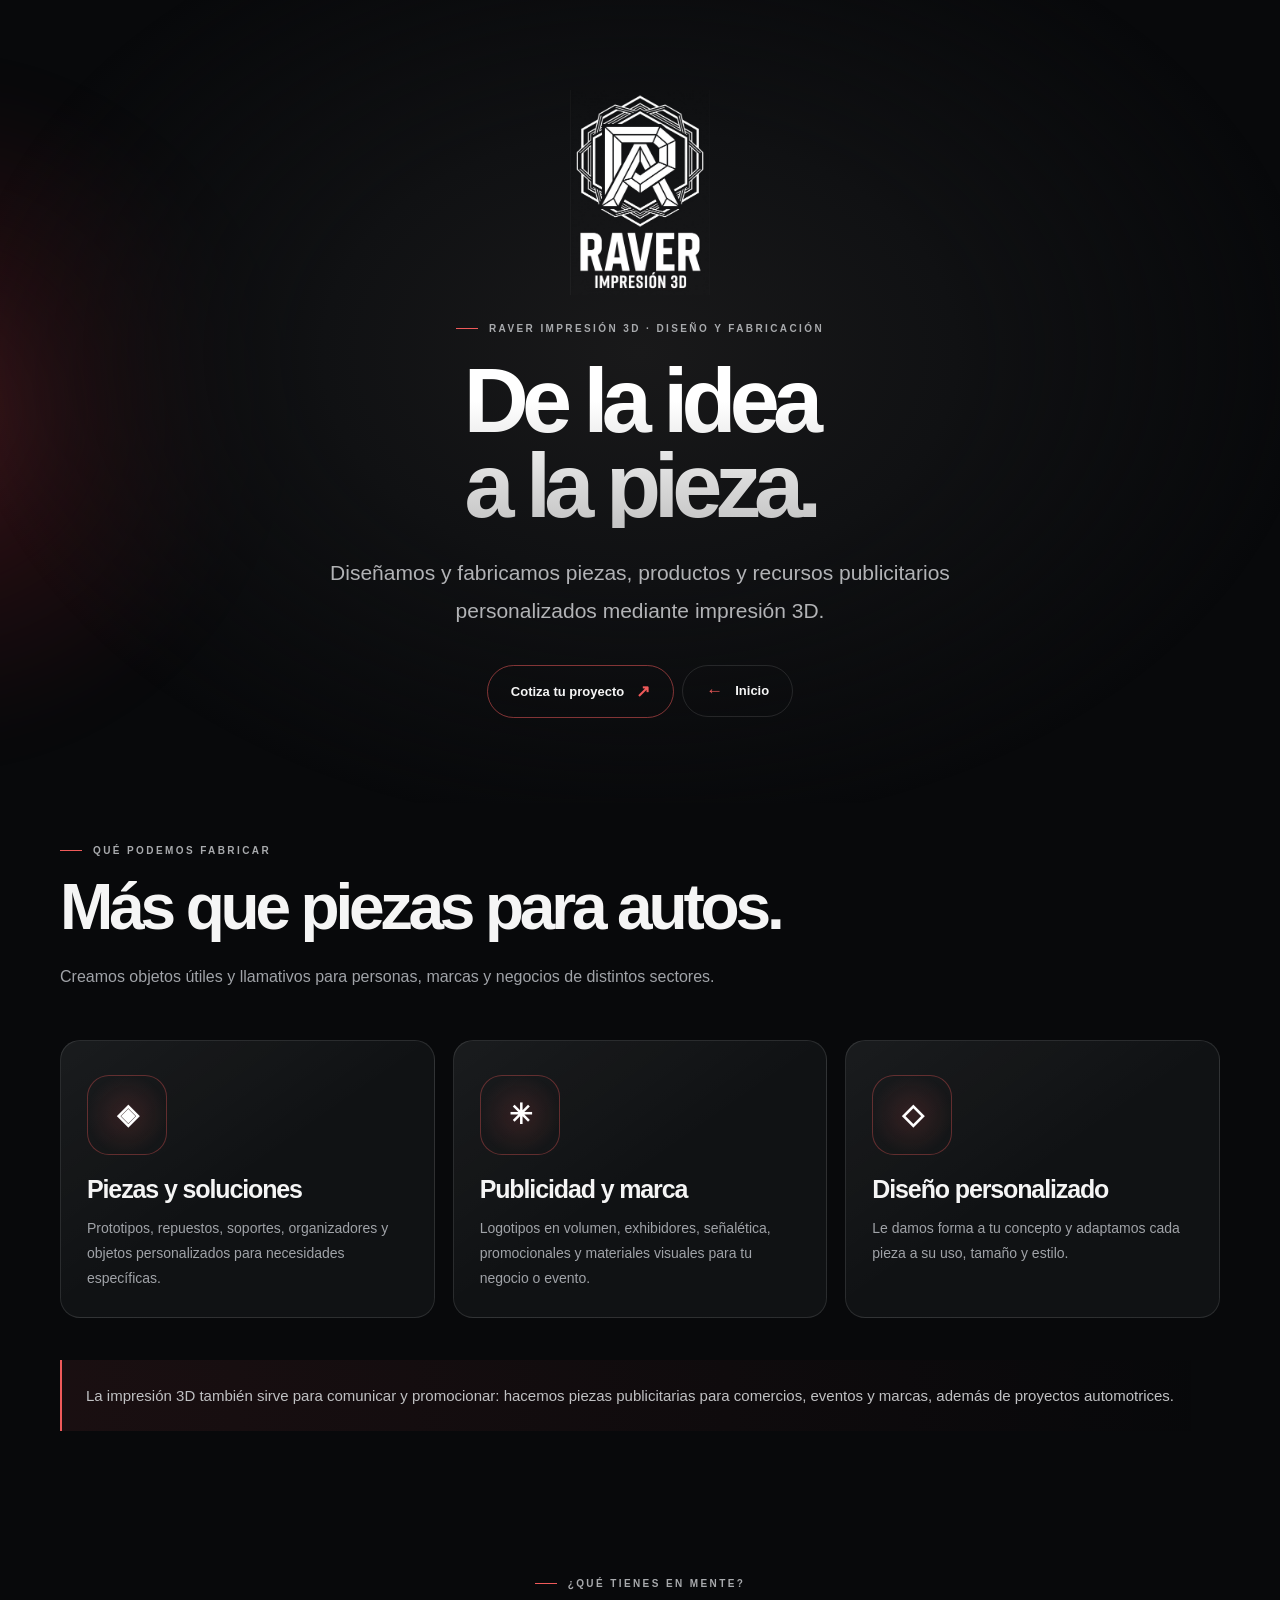
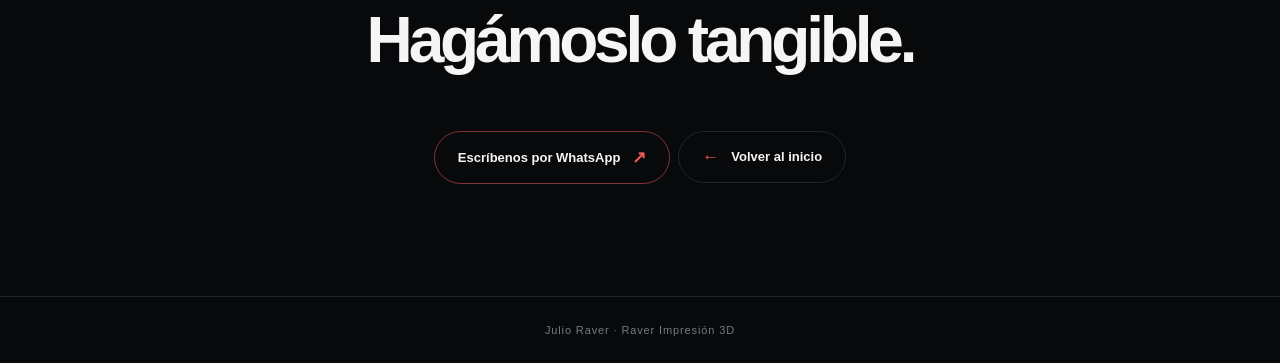
==== impresion-3d/index.html @ 10ee06a4 "Up index" ====
<!DOCTYPE html><html lang="es"><head><meta charset="UTF-8"><meta name="viewport" content="width=device-width,initial-scale=1"><meta name="theme-color" content="#08090b"><meta name="description" content="Raver Impresión 3D crea piezas, productos y elementos publicitarios personalizados."><title>Raver Impresión 3D — Ideas en volumen</title><link rel="icon" href="../assets/img/identidad-raver-favicon.png" type="image/png"><link rel="stylesheet" href="../assets/css/site.css?v=2"></head><body>
<header class="hero detail-hero"><div class="hero-content"><a href="../index.html" aria-label="Volver al inicio"><img class="identity brand-identity" src="../assets/img/raver-impresion-3d.png" alt="Logo de Raver Impresión 3D"></a><div class="eyebrow">Raver Impresión 3D · Diseño y fabricación</div><h1>De la idea<br>a la pieza.</h1><p>Diseñamos y fabricamos piezas, productos y recursos publicitarios personalizados mediante impresión 3D.</p><a class="button" href="https://wa.me/525662919301?text=Hola%2C%20quiero%20cotizar%20un%20proyecto%20de%20impresi%C3%B3n%203D." target="_blank" rel="noopener">Cotiza tu proyecto</a><a class="button secondary" href="../index.html">Inicio</a></div></header>
<main><section class="services wrap"><div class="label">Qué podemos fabricar</div><h2 class="section-heading">Más que piezas para autos.</h2><p class="section-intro">Creamos objetos útiles y llamativos para personas, marcas y negocios de distintos sectores.</p><div class="cards"><article class="card service-card reveal"><div><div class="brand-icon">◈</div><h3>Piezas y soluciones</h3><p>Prototipos, repuestos, soportes, organizadores y objetos personalizados para necesidades específicas.</p></div></article><article class="card service-card reveal"><div><div class="brand-icon">✳</div><h3>Publicidad y marca</h3><p>Logotipos en volumen, exhibidores, señalética, promocionales y materiales visuales para tu negocio o evento.</p></div></article><article class="card service-card reveal"><div><div class="brand-icon">◇</div><h3>Diseño personalizado</h3><p>Le damos forma a tu concepto y adaptamos cada pieza a su uso, tamaño y estilo.</p></div></article></div><div class="notice">La impresión 3D también sirve para comunicar y promocionar: hacemos piezas publicitarias para comercios, eventos y marcas, además de proyectos automotrices.</div></section><section class="detail-contact"><div class="wrap"><div class="label" style="display:flex;justify-content:center;width:100%;text-align:center">¿Qué tienes en mente?</div><h2 class="section-heading">Hagámoslo tangible.</h2><a class="button" href="https://wa.me/525662919301?text=Hola%2C%20quiero%20cotizar%20un%20proyecto%20de%20impresi%C3%B3n%203D." target="_blank" rel="noopener">Escríbenos por WhatsApp</a><a class="button secondary" href="../index.html">Volver al inicio</a></div></section></main><footer>Julio Raver · Raver Impresión 3D</footer><script src="../assets/js/site.js" defer></script></body></html>
---- assets/css/site.css ----
:root{color-scheme:dark;--bg:#08090b;--panel:#111316;--line:rgba(255,255,255,.11);--text:#f5f5f5;--muted:#a0a3a8;--red:#ef5a5a;--red-soft:rgba(239,90,90,.14);--max:1160px}
*{box-sizing:border-box}html{scroll-behavior:smooth;scroll-padding-top:32px}body{margin:0;min-height:100vh;background:var(--bg);color:var(--text);font-family:Inter,Arial,Helvetica,sans-serif;overflow-x:hidden;-webkit-font-smoothing:antialiased}body:before{content:"";position:fixed;z-index:-1;pointer-events:none;width:min(55vw,680px);aspect-ratio:1;left:-32vw;top:8vh;border-radius:50%;background:radial-gradient(circle,rgba(239,65,76,.24),rgba(190,35,48,.11) 38%,transparent 70%);filter:blur(30px);animation:roam 5s ease-in-out infinite alternate}@keyframes roam{0%{transform:translate(0,0) scale(.9)}50%{transform:translate(55vw,35vh) scale(1.15)}100%{transform:translate(105vw,65vh) scale(.95)}}a{color:inherit;text-decoration:none}button,a{-webkit-tap-highlight-color:transparent}a:focus-visible{outline:2px solid var(--red);outline-offset:5px;border-radius:8px}::selection{background:var(--red);color:#17090a}
.wrap{width:min(var(--max),calc(100% - 48px));margin-inline:auto}.hero{min-height:min(92svh,880px);display:grid;place-items:center;text-align:center;padding:72px 24px 80px;position:relative;isolation:isolate;background:radial-gradient(ellipse at 50% 44%,#19191a 0,#101113 35%,transparent 75%)}.hero-content{max-width:900px}.identity{display:block;width:clamp(150px,18vw,210px);height:clamp(120px,15vw,170px);object-fit:contain;margin:0 auto 22px;filter:drop-shadow(0 0 26px rgba(239,65,76,.15));animation:float 6s ease-in-out infinite}@keyframes float{50%{transform:translateY(-7px)}}.eyebrow,.label{display:flex;align-items:center;justify-content:center;gap:11px;color:#a8aaad;text-transform:uppercase;font-size:10px;font-weight:650;letter-spacing:.24em}.eyebrow:before,.label:before{content:"";width:22px;height:1px;background:var(--red)}h1{font-size:clamp(54px,10vw,116px);line-height:.94;letter-spacing:-.075em;margin:25px 0 26px;background:linear-gradient(180deg,#fff 25%,#c4c4c4 100%);color:transparent;background-clip:text;font-weight:750}.hero p,.lead{max-width:660px;margin:0 auto;color:#b2b3b6;font-size:clamp(17px,2.1vw,21px);line-height:1.8}.button{display:inline-flex;align-items:center;justify-content:center;gap:12px;border:1px solid rgba(239,90,90,.52);border-radius:999px;padding:15px 23px;margin-top:35px;font-size:13px;font-weight:700;transition:transform .25s,background .25s,color .25s,box-shadow .25s}.button:after{content:"↗";font-size:17px;color:var(--red);transition:color .25s}.button:hover{transform:translateY(-3px);background:var(--red);color:#16090a;box-shadow:0 12px 35px rgba(239,90,90,.2)}.button:hover:after{color:#16090a}.button.secondary{border-color:var(--line);margin-left:8px}.button.secondary:after{content:"←";order:-1}
section{padding:112px 0}.section-heading{font-size:clamp(38px,5.5vw,64px);line-height:1.04;letter-spacing:-.065em;margin:18px 0 22px}.section-intro{max-width:690px;color:var(--muted);font-size:16px;line-height:1.85;margin:0 0 48px}.label{justify-content:flex-start}.projects,.cards{display:grid;grid-template-columns:repeat(3,minmax(0,1fr));gap:18px}.card{--x:50%;--y:0%;position:relative;isolation:isolate;overflow:hidden;min-height:370px;padding:26px;border:1px solid var(--line);border-radius:20px;background:linear-gradient(145deg,rgba(255,255,255,.055),rgba(255,255,255,.012) 50%),#0d0f11;display:flex;flex-direction:column;justify-content:space-between;transition:transform .18s ease-out,border-color .3s,box-shadow .3s}.card:before{content:"";position:absolute;inset:0;z-index:-1;opacity:0;background:radial-gradient(circle at var(--x) var(--y),rgba(239,90,90,.18),transparent 58%);transition:opacity .3s}.card:hover{border-color:rgba(239,90,90,.5);box-shadow:0 25px 65px #0008}.card:hover:before{opacity:1}.card-head{display:flex;justify-content:space-between;color:#85878a;font-size:11px;letter-spacing:.18em}.card-head b{font-size:19px;font-weight:400;transition:transform .3s,color .3s}.card:hover .card-head b{color:var(--red);transform:translate(3px,-3px)}.brand-icon{width:100%;height:108px;display:grid;place-items:center;margin:18px 0 15px;color:#fff;font-size:32px;font-weight:800;letter-spacing:-.07em}.brand-icon span{display:grid;place-items:center;width:82px;height:82px;border:1px solid rgba(239,90,90,.45);border-radius:23px;background:radial-gradient(circle,var(--red-soft),transparent 75%);box-shadow:inset 0 0 24px rgba(239,90,90,.08)}.card h3{font-size:25px;line-height:1.15;letter-spacing:-.045em;margin:0 0 12px}.card p{color:var(--muted);font-size:14px;line-height:1.8;margin:0}.card-link{display:flex;justify-content:space-between;align-items:center;gap:10px;margin-top:26px;padding-top:17px;border-top:1px solid var(--line);font-size:12px;font-weight:700}.card-link span{font-size:19px;color:#929599;transition:transform .25s,color .25s}.card:hover .card-link span{transform:translateX(5px);color:var(--red)}
.about{border-block:1px solid var(--line);background:radial-gradient(ellipse at 90% 50%,rgba(86,24,31,.18),transparent 55%),rgba(255,255,255,.012)}.about-copy{max-width:810px}.about-copy p{font-size:clamp(17px,2vw,20px);line-height:1.9;color:#aaa;margin:0 0 18px}.contact{text-align:center}.contact .section-intro{margin-inline:auto;margin-bottom:0}.contact .label{justify-content:center}footer{border-top:1px solid var(--line);padding:27px 20px;text-align:center;color:#777b80;font-size:11px;letter-spacing:.08em}
.detail-hero{padding-top:90px;padding-bottom:85px;min-height:78svh}.detail-hero .identity{width:125px;height:100px;margin-bottom:28px}.detail-hero h1{font-size:clamp(48px,8vw,90px)}.services{padding-top:42px}.service-card{min-height:250px}.service-card .brand-icon{height:80px;width:80px;margin:8px 0 20px;border-radius:22px;border:1px solid rgba(239,90,90,.35);background:radial-gradient(circle,var(--red-soft),transparent 75%);font-size:28px}.notice{margin-top:42px;padding:22px 24px;border-left:2px solid var(--red);background:linear-gradient(90deg,rgba(239,90,90,.08),transparent);color:#c0c1c3;font-size:15px;line-height:1.8}.detail-contact{padding-top:35px;text-align:center}.reveal{opacity:1;transform:none}.js .reveal{opacity:0;transform:translateY(24px) scale(.99);filter:blur(4px);transition:opacity .7s ease,transform .7s cubic-bezier(.2,.7,.2,1),filter .7s ease}.js .reveal.visible{opacity:1;transform:none;filter:blur(0)}
@media(max-width:900px){section{padding:90px 0}.cards{grid-template-columns:repeat(2,minmax(0,1fr))}.card:last-child{grid-column:1/-1;min-height:320px}}@media(max-width:600px){.wrap{width:min(var(--max),calc(100% - 36px))}.hero{min-height:88svh;padding:60px 20px}.eyebrow{font-size:9px;letter-spacing:.17em;line-height:1.8}.hero p,.lead{font-size:16px}.identity{width:150px;height:122px}h1{font-size:clamp(46px,12vw,66px)}section{padding:76px 0}.cards{grid-template-columns:1fr;gap:14px}.card,.card:last-child{grid-column:auto;min-height:345px;padding:23px}.button.secondary{margin:15px 0 0}.detail-hero{min-height:76svh}}
@media(prefers-reduced-motion:reduce){*,*:before,*:after{scroll-behavior:auto!important;animation-duration:.01ms!important;animation-iteration-count:1!important;transition-duration:.01ms!important}.js .reveal{opacity:1;transform:none;filter:none}}

/* Original brand marks in the home project cards */
.card .project-logo{width:100%;height:118px;min-height:118px;flex:0 0 118px;margin:18px 0;display:flex;align-items:center;justify-content:center;overflow:hidden}
.card .project-logo img{display:block;width:84%;height:100%;max-height:118px;object-fit:contain;mix-blend-mode:screen;filter:drop-shadow(0 8px 18px rgba(0,0,0,.38));transition:transform .45s cubic-bezier(.2,.7,.2,1)}
.card:hover .project-logo img{transform:scale(1.04)}

.detail-hero .brand-identity{width:clamp(160px,22vw,250px);height:clamp(135px,18vw,205px);object-fit:contain;mix-blend-mode:screen;filter:drop-shadow(0 12px 24px rgba(0,0,0,.42))}

/* Keep the Power Boost card copy readable and naturally ragged on the right. */
.projects .card p{text-align:left;text-wrap:pretty;hyphens:none}
.detail-contact .label{justify-content:center}
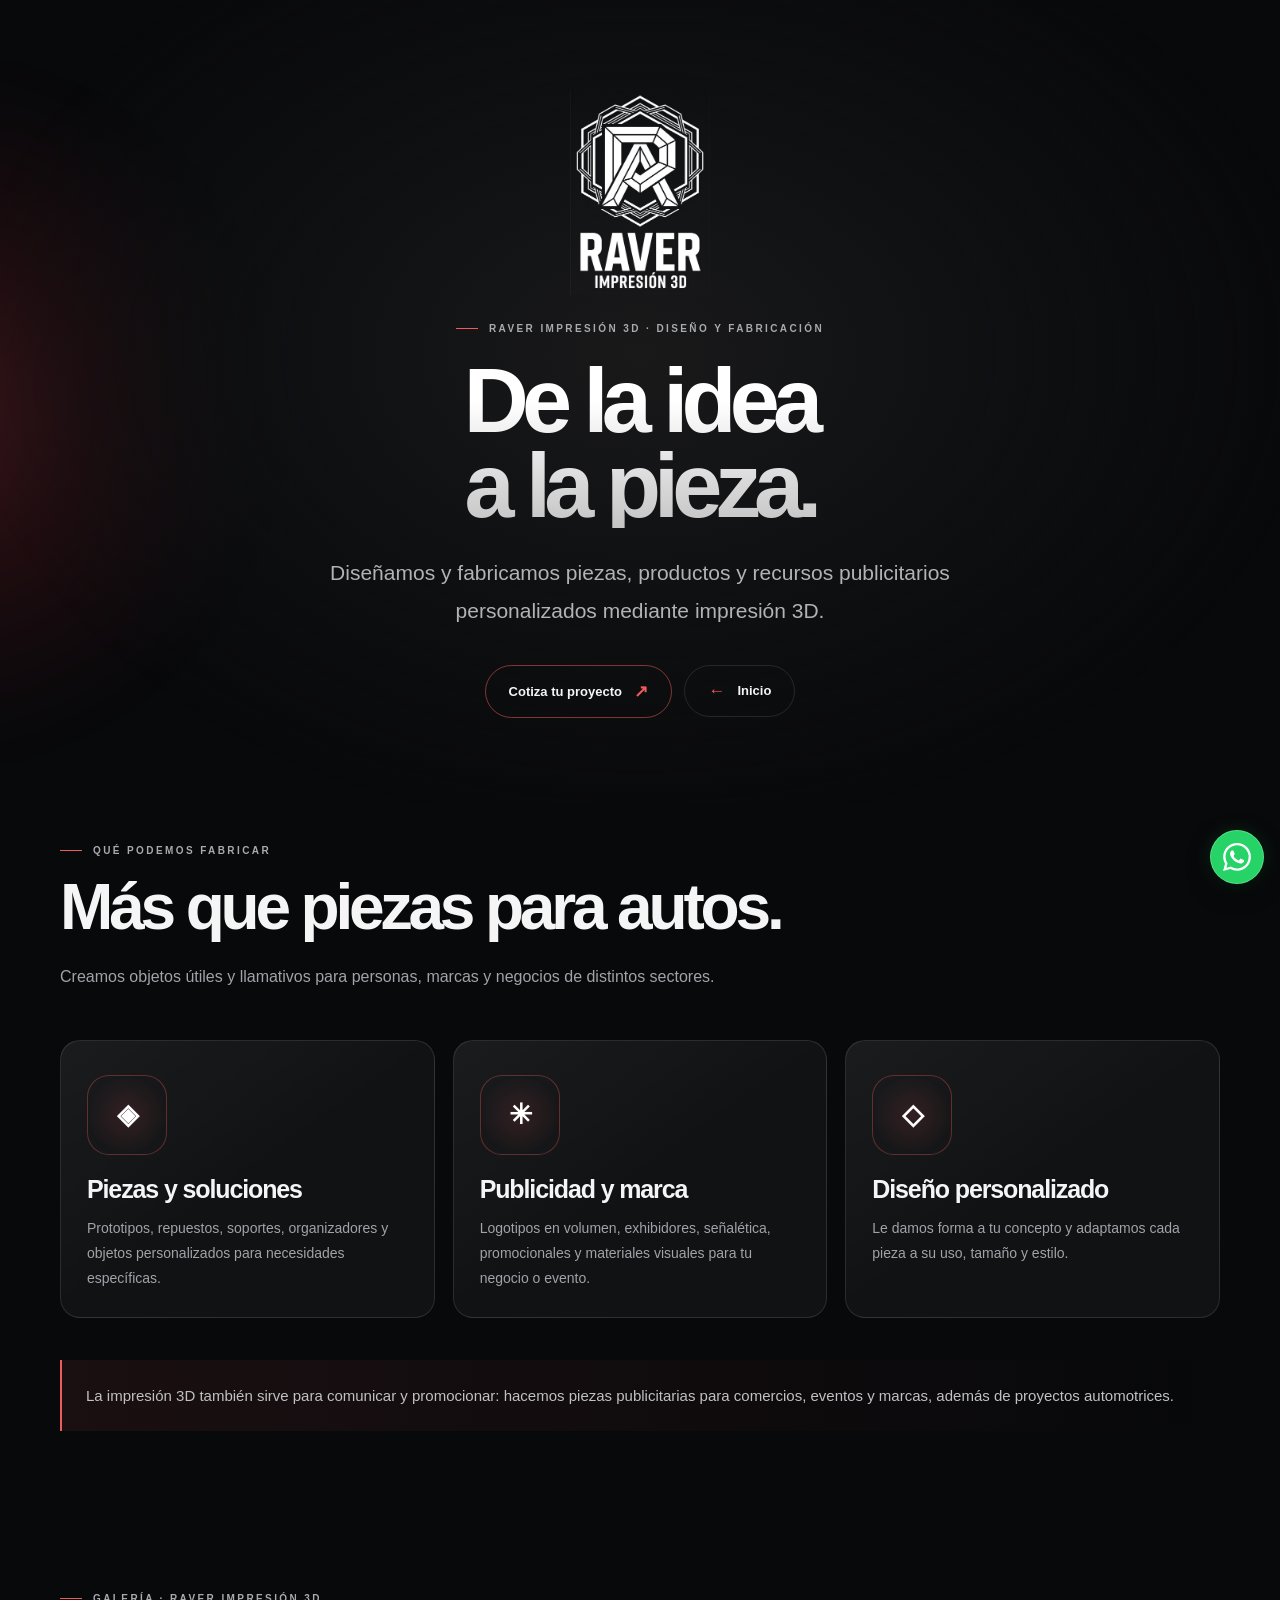
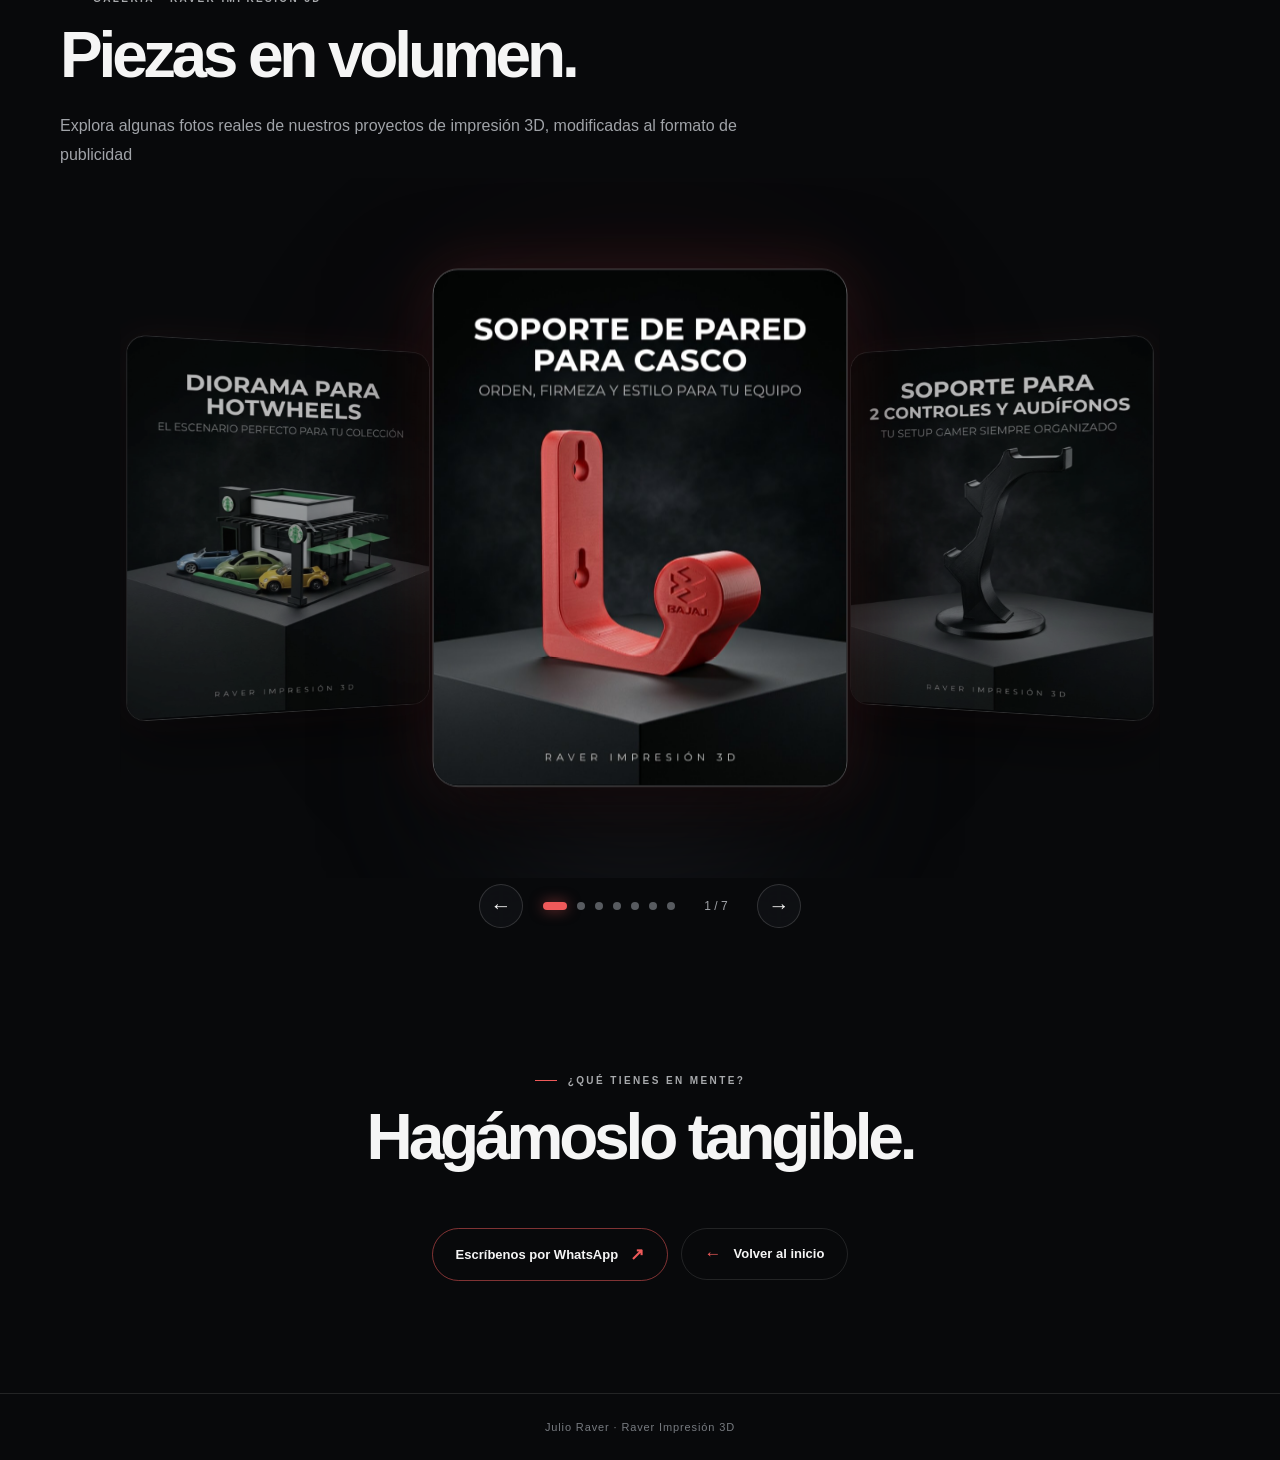
==== commit 3b7779fe: "se agregan fotos en pestana 3d" ====
--- a/impresion-3d/index.html
+++ b/impresion-3d/index.html
@@ -1,3 +1,131 @@
-<!DOCTYPE html><html lang="es"><head><meta charset="UTF-8"><meta name="viewport" content="width=device-width,initial-scale=1"><meta name="theme-color" content="#08090b"><meta name="description" content="Raver Impresión 3D crea piezas, productos y elementos publicitarios personalizados."><title>Raver Impresión 3D — Ideas en volumen</title><link rel="icon" href="../assets/img/identidad-raver-favicon.png" type="image/png"><link rel="stylesheet" href="../assets/css/site.css?v=2"></head><body>
-<header class="hero detail-hero"><div class="hero-content"><a href="../index.html" aria-label="Volver al inicio"><img class="identity brand-identity" src="../assets/img/raver-impresion-3d.png" alt="Logo de Raver Impresión 3D"></a><div class="eyebrow">Raver Impresión 3D · Diseño y fabricación</div><h1>De la idea<br>a la pieza.</h1><p>Diseñamos y fabricamos piezas, productos y recursos publicitarios personalizados mediante impresión 3D.</p><a class="button" href="https://wa.me/525662919301?text=Hola%2C%20quiero%20cotizar%20un%20proyecto%20de%20impresi%C3%B3n%203D." target="_blank" rel="noopener">Cotiza tu proyecto</a><a class="button secondary" href="../index.html">Inicio</a></div></header>
-<main><section class="services wrap"><div class="label">Qué podemos fabricar</div><h2 class="section-heading">Más que piezas para autos.</h2><p class="section-intro">Creamos objetos útiles y llamativos para personas, marcas y negocios de distintos sectores.</p><div class="cards"><article class="card service-card reveal"><div><div class="brand-icon">◈</div><h3>Piezas y soluciones</h3><p>Prototipos, repuestos, soportes, organizadores y objetos personalizados para necesidades específicas.</p></div></article><article class="card service-card reveal"><div><div class="brand-icon">✳</div><h3>Publicidad y marca</h3><p>Logotipos en volumen, exhibidores, señalética, promocionales y materiales visuales para tu negocio o evento.</p></div></article><article class="card service-card reveal"><div><div class="brand-icon">◇</div><h3>Diseño personalizado</h3><p>Le damos forma a tu concepto y adaptamos cada pieza a su uso, tamaño y estilo.</p></div></article></div><div class="notice">La impresión 3D también sirve para comunicar y promocionar: hacemos piezas publicitarias para comercios, eventos y marcas, además de proyectos automotrices.</div></section><section class="detail-contact"><div class="wrap"><div class="label" style="display:flex;justify-content:center;width:100%;text-align:center">¿Qué tienes en mente?</div><h2 class="section-heading">Hagámoslo tangible.</h2><a class="button" href="https://wa.me/525662919301?text=Hola%2C%20quiero%20cotizar%20un%20proyecto%20de%20impresi%C3%B3n%203D." target="_blank" rel="noopener">Escríbenos por WhatsApp</a><a class="button secondary" href="../index.html">Volver al inicio</a></div></section></main><footer>Julio Raver · Raver Impresión 3D</footer><script src="../assets/js/site.js" defer></script></body></html>+<!DOCTYPE html>
+<html lang="es">
+  <head>
+    <meta charset="UTF-8">
+    <meta name="viewport" content="width=device-width, initial-scale=1">
+    <meta name="theme-color" content="#08090b">
+    <meta name="description" content="Raver Impresión 3D crea piezas, productos y elementos publicitarios personalizados.">
+    <title>Raver Impresión 3D — Ideas en volumen</title>
+    <link rel="icon" href="../assets/img/identidad-raver-favicon.png" type="image/png">
+    <link rel="stylesheet" href="../assets/css/site.css?v=4">
+  </head>
+  <body>
+    <header class="hero detail-hero">
+      <div class="hero-content">
+        <a href="../index.html" aria-label="Volver al inicio">
+          <img class="identity brand-identity" src="../assets/img/raver-impresion-3d.png" alt="Logo de Raver Impresión 3D">
+        </a>
+        <div class="eyebrow">Raver Impresión 3D · Diseño y fabricación</div>
+        <h1>De la idea<br>a la pieza.</h1>
+        <p>Diseñamos y fabricamos piezas, productos y recursos publicitarios personalizados mediante impresión 3D.</p>
+        <a class="button" href="https://wa.me/525662919301?text=Hola%2C%20quiero%20cotizar%20un%20proyecto%20de%20impresi%C3%B3n%203D." target="_blank" rel="noopener">Cotiza tu proyecto</a>
+        <a class="button secondary" href="../index.html">Inicio</a>
+      </div>
+    </header>
+
+    <main>
+      <section class="services wrap">
+        <div class="label">Qué podemos fabricar</div>
+        <h2 class="section-heading">Más que piezas para autos.</h2>
+        <p class="section-intro">Creamos objetos útiles y llamativos para personas, marcas y negocios de distintos sectores.</p>
+
+        <div class="cards">
+          <article class="card service-card reveal">
+            <div>
+              <div class="brand-icon">◈</div>
+              <h3>Piezas y soluciones</h3>
+              <p>Prototipos, repuestos, soportes, organizadores y objetos personalizados para necesidades específicas.</p>
+            </div>
+          </article>
+          <article class="card service-card reveal">
+            <div>
+              <div class="brand-icon">✳</div>
+              <h3>Publicidad y marca</h3>
+              <p>Logotipos en volumen, exhibidores, señalética, promocionales y materiales visuales para tu negocio o evento.</p>
+            </div>
+          </article>
+          <article class="card service-card reveal">
+            <div>
+              <div class="brand-icon">◇</div>
+              <h3>Diseño personalizado</h3>
+              <p>Le damos forma a tu concepto y adaptamos cada pieza a su uso, tamaño y estilo.</p>
+            </div>
+          </article>
+        </div>
+
+        <div class="notice">La impresión 3D también sirve para comunicar y promocionar: hacemos piezas publicitarias para comercios, eventos y marcas, además de proyectos automotrices.</div>
+      </section>
+
+      <section class="pb-gallery wrap three-d-gallery" aria-labelledby="gallery-3d-title">
+        <div class="label">Galería · Raver Impresión 3D</div>
+        <h2 class="section-heading" id="gallery-3d-title">Piezas en volumen.</h2>
+        <p class="section-intro">Explora algunas fotos reales de nuestros proyectos de impresión 3D, modificadas al formato de publicidad</p>
+
+        <div
+          class="pb-carousel three-d-carousel"
+          data-carousel
+          role="region"
+          tabindex="0"
+          aria-roledescription="carrusel"
+          aria-label="Galería de proyectos de impresión 3D. Usa las flechas izquierda y derecha para cambiar de imagen."
+          aria-keyshortcuts="ArrowLeft ArrowRight"
+        >
+          <div class="pb-viewport">
+            <div class="pb-slide is-current" data-slide>
+              <img src="../assets/media/3d/IMG_2751.JPG" alt="Proyecto de impresión 3D 1" draggable="false">
+            </div>
+            <div class="pb-slide" data-slide hidden>
+              <img src="../assets/media/3d/IMG_2752.JPG" alt="Proyecto de impresión 3D 2" draggable="false">
+            </div>
+            <div class="pb-slide" data-slide hidden>
+              <img src="../assets/media/3d/IMG_2753.JPG" alt="Proyecto de impresión 3D 3" draggable="false">
+            </div>
+            <div class="pb-slide" data-slide hidden>
+              <img src="../assets/media/3d/IMG_2757.JPG" alt="Proyecto de impresión 3D 4" draggable="false">
+            </div>
+            <div class="pb-slide" data-slide hidden>
+              <img src="../assets/media/3d/IMG_2758.JPG" alt="Proyecto de impresión 3D 5" draggable="false">
+            </div>
+            <div class="pb-slide" data-slide hidden>
+              <img src="../assets/media/3d/IMG_2762.JPG" alt="Proyecto de impresión 3D 6" draggable="false">
+            </div>
+            <div class="pb-slide" data-slide hidden>
+              <img src="../assets/media/3d/IMG_2763.JPG" alt="Proyecto de impresión 3D 7" draggable="false">
+            </div>
+            <div class="pb-swipe-hint" aria-hidden="true">
+              <span>↔</span>
+              <span>Arrastra o desliza para ver más imágenes</span>
+            </div>
+          </div>
+
+          <div class="pb-controls">
+            <button class="pb-arrow" type="button" data-prev aria-label="Imagen anterior">←</button>
+            <div class="pb-pagination" role="group" aria-label="Seleccionar imagen">
+              <button class="pb-dot" type="button" data-dot="0" aria-label="Mostrar imagen 1" aria-pressed="true"></button>
+              <button class="pb-dot" type="button" data-dot="1" aria-label="Mostrar imagen 2" aria-pressed="false"></button>
+              <button class="pb-dot" type="button" data-dot="2" aria-label="Mostrar imagen 3" aria-pressed="false"></button>
+              <button class="pb-dot" type="button" data-dot="3" aria-label="Mostrar imagen 4" aria-pressed="false"></button>
+              <button class="pb-dot" type="button" data-dot="4" aria-label="Mostrar imagen 5" aria-pressed="false"></button>
+              <button class="pb-dot" type="button" data-dot="5" aria-label="Mostrar imagen 6" aria-pressed="false"></button>
+              <button class="pb-dot" type="button" data-dot="6" aria-label="Mostrar imagen 7" aria-pressed="false"></button>
+            </div>
+            <span class="pb-count" data-count aria-live="polite">1 / 7</span>
+            <button class="pb-arrow" type="button" data-next aria-label="Imagen siguiente">→</button>
+          </div>
+        </div>
+      </section>
+
+      <section class="detail-contact">
+        <div class="wrap">
+          <div class="label" style="display:flex;justify-content:center;width:100%;text-align:center">¿Qué tienes en mente?</div>
+          <h2 class="section-heading">Hagámoslo tangible.</h2>
+          <a class="button" href="https://wa.me/525662919301?text=Hola%2C%20quiero%20cotizar%20un%20proyecto%20de%20impresi%C3%B3n%203D." target="_blank" rel="noopener">Escríbenos por WhatsApp</a>
+          <a class="button secondary" href="../index.html">Volver al inicio</a>
+        </div>
+      </section>
+    </main>
+
+    <footer>Julio Raver · Raver Impresión 3D</footer>
+    <script src="../assets/js/site.js?v=2" defer></script>
+  </body>
+</html>
--- a/assets/css/site.css
+++ b/assets/css/site.css
@@ -17,3 +17,60 @@
 /* Keep the Power Boost card copy readable and naturally ragged on the right. */
 .projects .card p{text-align:left;text-wrap:pretty;hyphens:none}
 .detail-contact .label{justify-content:center}
+
+
+/* Floating Power Boost video cover flow */
+.pb-gallery{padding-top:50px}
+.pb-gallery .section-intro{margin-bottom:8px}
+.pb-carousel{max-width:1040px;margin-inline:auto;--pb-red:rgba(239,90,90,.24)}
+.pb-viewport{position:relative;isolation:isolate;height:clamp(560px,60vw,700px);perspective:1500px;transform-style:preserve-3d;overflow:hidden;border:0;border-radius:0;background:transparent;box-shadow:none;touch-action:pan-y;cursor:grab;user-select:none;-webkit-user-select:none}
+.pb-viewport:before,.pb-viewport:after{content:"";position:absolute;z-index:-1;left:50%;top:48%;width:min(70vw,690px);aspect-ratio:1;border-radius:50%;pointer-events:none;filter:blur(80px);transform:translate(-50%,-50%)}
+.pb-viewport:before{background:radial-gradient(circle,rgba(239,90,90,.2),rgba(112,30,43,.09) 42%,transparent 72%)}
+.pb-viewport:after{top:83%;width:min(60vw,560px);background:radial-gradient(ellipse,rgba(155,169,197,.11),transparent 68%);filter:blur(50px)}
+.pb-viewport.is-dragging{cursor:grabbing}.pb-slide[hidden]{display:none}
+.pb-slide{position:absolute;left:50%;top:50%;width:clamp(240px,31vw,350px);aspect-ratio:9/16;overflow:hidden;border:1px solid rgba(255,255,255,.17);border-radius:24px;background:linear-gradient(145deg,rgba(255,255,255,.1),rgba(255,255,255,.015) 34%),#090a0c;box-shadow:0 32px 90px rgba(0,0,0,.72),0 0 42px rgba(239,90,90,.1);opacity:0;visibility:hidden;transform:translate(-50%,-50%) translateZ(-240px) scale(.68);transform-style:preserve-3d;transition:transform .7s cubic-bezier(.2,.75,.2,1),opacity .55s ease,filter .55s ease,border-color .55s ease;filter:blur(3px) saturate(.65);pointer-events:none}
+.pb-slide video,.pb-slide img{display:block;width:100%;height:100%;object-fit:contain;background:#050607}.pb-slide img{user-select:none;-webkit-user-drag:none}
+.pb-image-slide{aspect-ratio:2/3;border-radius:12px}.pb-image-slide img{object-fit:contain}
+.pb-slide.is-current{z-index:3;opacity:1;visibility:visible;transform:translate(-50%,-50%) translateZ(90px) scale(1) rotateY(0);filter:none;border-color:rgba(255,255,255,.28);box-shadow:0 38px 100px rgba(0,0,0,.76),0 0 58px rgba(239,90,90,.18);pointer-events:auto}
+.pb-slide.is-current video,.pb-slide.is-current img{animation:pb-float 5.5s ease-in-out infinite}
+.pb-slide.is-prev,.pb-slide.is-next{z-index:2;opacity:.72;visibility:visible;filter:blur(.7px) saturate(.72);pointer-events:auto;cursor:pointer}
+.pb-slide.is-prev{left:13%;transform:translate(-50%,-50%) translateZ(-130px) scale(.82) rotateY(25deg)}
+.pb-slide.is-next{left:87%;transform:translate(-50%,-50%) translateZ(-130px) scale(.82) rotateY(-25deg)}
+.pb-slide.is-prev video,.pb-slide.is-next video{pointer-events:none}
+@keyframes pb-float{0%,100%{transform:translateY(0)}50%{transform:translateY(-8px)}}
+.pb-controls{display:flex;align-items:center;justify-content:center;gap:20px;margin-top:-4px;padding:10px 4px 0}
+.pb-arrow{display:grid;place-items:center;width:44px;height:44px;border:1px solid rgba(255,255,255,.15);border-radius:50%;background:rgba(17,19,22,.78);backdrop-filter:blur(12px);color:var(--text);font-size:21px;cursor:pointer;transition:background .2s,border-color .2s,transform .2s,box-shadow .2s}
+.pb-arrow:hover{transform:translateY(-2px);border-color:rgba(239,90,90,.65);background:rgba(239,90,90,.18);box-shadow:0 0 24px rgba(239,90,90,.16)}
+.pb-arrow:focus-visible,.pb-dot:focus-visible{outline:2px solid var(--red);outline-offset:4px}
+.pb-pagination{display:flex;align-items:center;justify-content:center;gap:10px}
+.pb-dot{width:8px;height:8px;padding:0;border:0;border-radius:99px;background:#585b60;cursor:pointer;transition:background .25s,width .25s,box-shadow .25s}
+.pb-dot[aria-pressed="true"]{width:24px;background:var(--red);box-shadow:0 0 14px rgba(239,90,90,.52)}
+.pb-count{min-width:42px;color:var(--muted);font-size:12px;font-variant-numeric:tabular-nums;text-align:center}
+@media(max-width:700px){.pb-gallery{padding-top:30px}.pb-viewport{height:clamp(470px,126vw,600px)}.pb-slide{width:clamp(190px,62vw,310px);border-radius:20px}.pb-slide.is-prev{left:8%;transform:translate(-50%,-50%) translateZ(-100px) scale(.8) rotateY(23deg)}.pb-slide.is-next{left:92%;transform:translate(-50%,-50%) translateZ(-100px) scale(.8) rotateY(-23deg)}.pb-viewport:before{width:92vw;filter:blur(58px)}.pb-controls{gap:13px}.pb-arrow{width:40px;height:40px}}
+@media(prefers-reduced-motion:reduce){.pb-slide,.pb-arrow,.pb-dot{transition:none!important}.pb-slide.is-current video,.pb-slide.is-current img{animation:none}}
+
+.pb-swipe-hint{position:absolute;z-index:5;left:50%;bottom:26px;display:flex;align-items:center;gap:10px;padding:10px 15px;border:1px solid rgba(255,255,255,.16);border-radius:999px;background:rgba(8,9,11,.72);backdrop-filter:blur(14px);color:rgba(255,255,255,.88);font-size:11px;letter-spacing:.02em;white-space:nowrap;opacity:0;transform:translate(-50%,8px);transition:opacity .35s ease,transform .35s ease;pointer-events:none}.pb-swipe-hint span:first-child{color:#ff969a;font-size:16px}.pb-carousel.is-intro .pb-viewport:hover .pb-swipe-hint,.pb-carousel.is-intro .pb-viewport:focus-within .pb-swipe-hint{opacity:1;transform:translate(-50%,0)}
+@media(hover:none){.pb-carousel.is-intro .pb-swipe-hint{bottom:16px;padding:8px 12px;font-size:10px;opacity:1;transform:translate(-50%,0)}}
+@media(prefers-reduced-motion:reduce){.pb-swipe-hint{transition:none}}
+
+.pb-carousel:focus-visible{outline:2px solid var(--red);outline-offset:8px;border-radius:20px}
+
+.detail-contact .section-intro{margin-inline:auto;text-align:center}
+
+
+/* Quiet, persistent WhatsApp shortcut for every page. */
+.whatsapp-float{position:fixed;z-index:100;right:16px;right:calc(env(safe-area-inset-right,0px) + 16px);bottom:16px;bottom:calc(env(safe-area-inset-bottom,0px) + 16px);display:grid;place-items:center;width:54px;height:54px;border:1px solid rgba(255,255,255,.24);border-radius:50%;background:#25d366;color:#fff;box-shadow:0 8px 24px rgba(0,0,0,.34),0 0 18px rgba(37,211,102,.16);transition:transform .22s ease,background .22s ease,box-shadow .22s ease}
+.whatsapp-float svg{display:block;width:28px;height:28px}
+.whatsapp-float:hover{transform:translateY(-3px);background:#1fbd5a;box-shadow:0 10px 28px rgba(0,0,0,.4),0 0 24px rgba(37,211,102,.28)}
+.whatsapp-float:focus-visible{outline:2px solid #fff;outline-offset:4px}
+.whatsapp-float:after{content:"Escríbenos por WhatsApp";position:absolute;right:calc(100% + 10px);top:50%;padding:9px 12px;border:1px solid rgba(255,255,255,.12);border-radius:999px;background:rgba(13,15,17,.94);backdrop-filter:blur(12px);color:#f5f5f5;font-size:12px;font-weight:600;white-space:nowrap;opacity:0;pointer-events:none;transform:translate(5px,-50%);transition:opacity .2s ease,transform .2s ease}
+.whatsapp-float:hover:after,.whatsapp-float:focus-visible:after{opacity:1;transform:translate(0,-50%)}
+@media(max-width:600px){.whatsapp-float{width:50px;height:50px}.whatsapp-float svg{width:26px;height:26px}}
+@media(prefers-reduced-motion:reduce){.whatsapp-float,.whatsapp-float:after{transition:none}}
+
+
+/* Image carousel for Raver Impresión 3D */
+.three-d-carousel .pb-slide{width:clamp(240px,34vw,390px);aspect-ratio:4/5}
+.three-d-carousel .pb-slide img{object-fit:contain}
+.three-d-carousel .pb-controls{flex-wrap:wrap}
+@media(max-width:700px){.three-d-carousel .pb-slide{width:clamp(200px,67vw,320px)}.three-d-carousel .pb-controls{gap:8px}.three-d-carousel .pb-arrow{width:36px;height:36px}.three-d-carousel .pb-pagination{gap:6px}.three-d-carousel .pb-dot{width:7px;height:7px}.three-d-carousel .pb-dot[aria-pressed="true"]{width:20px}.three-d-carousel .pb-count{min-width:32px}}
